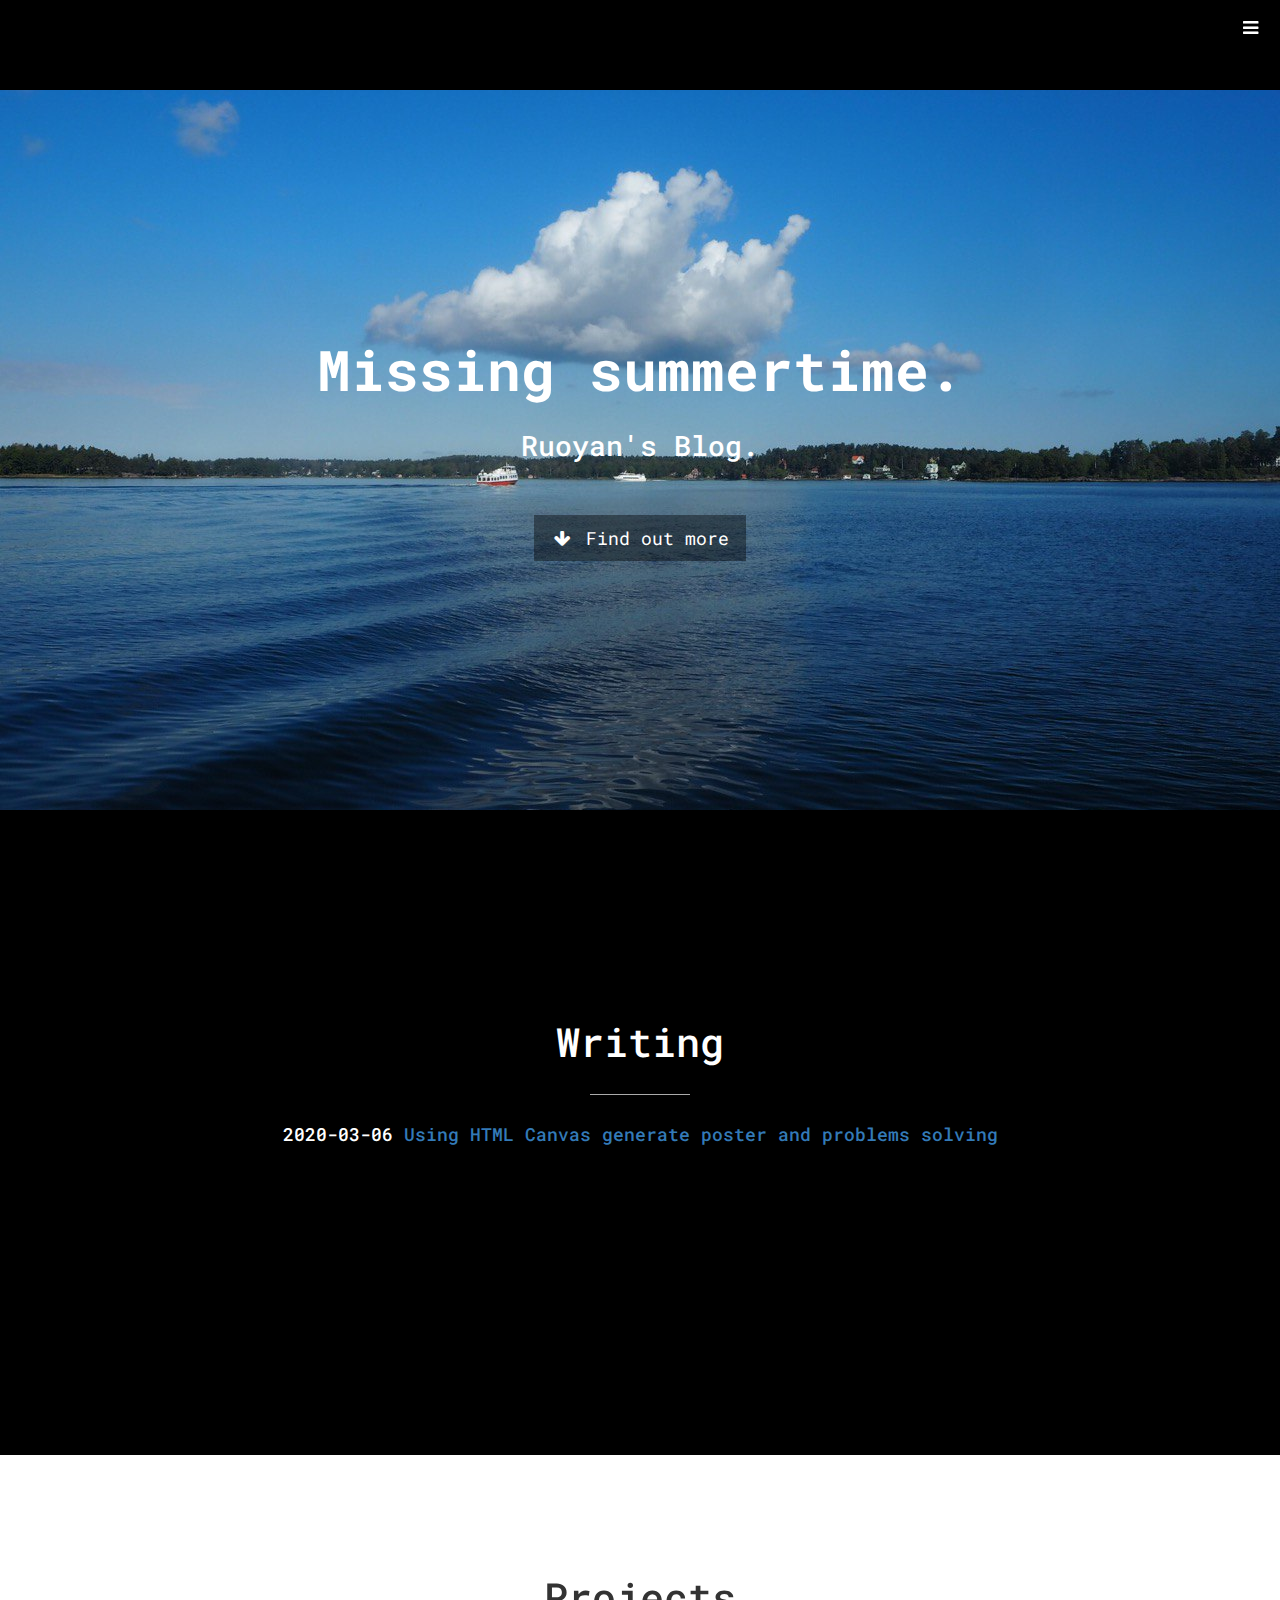
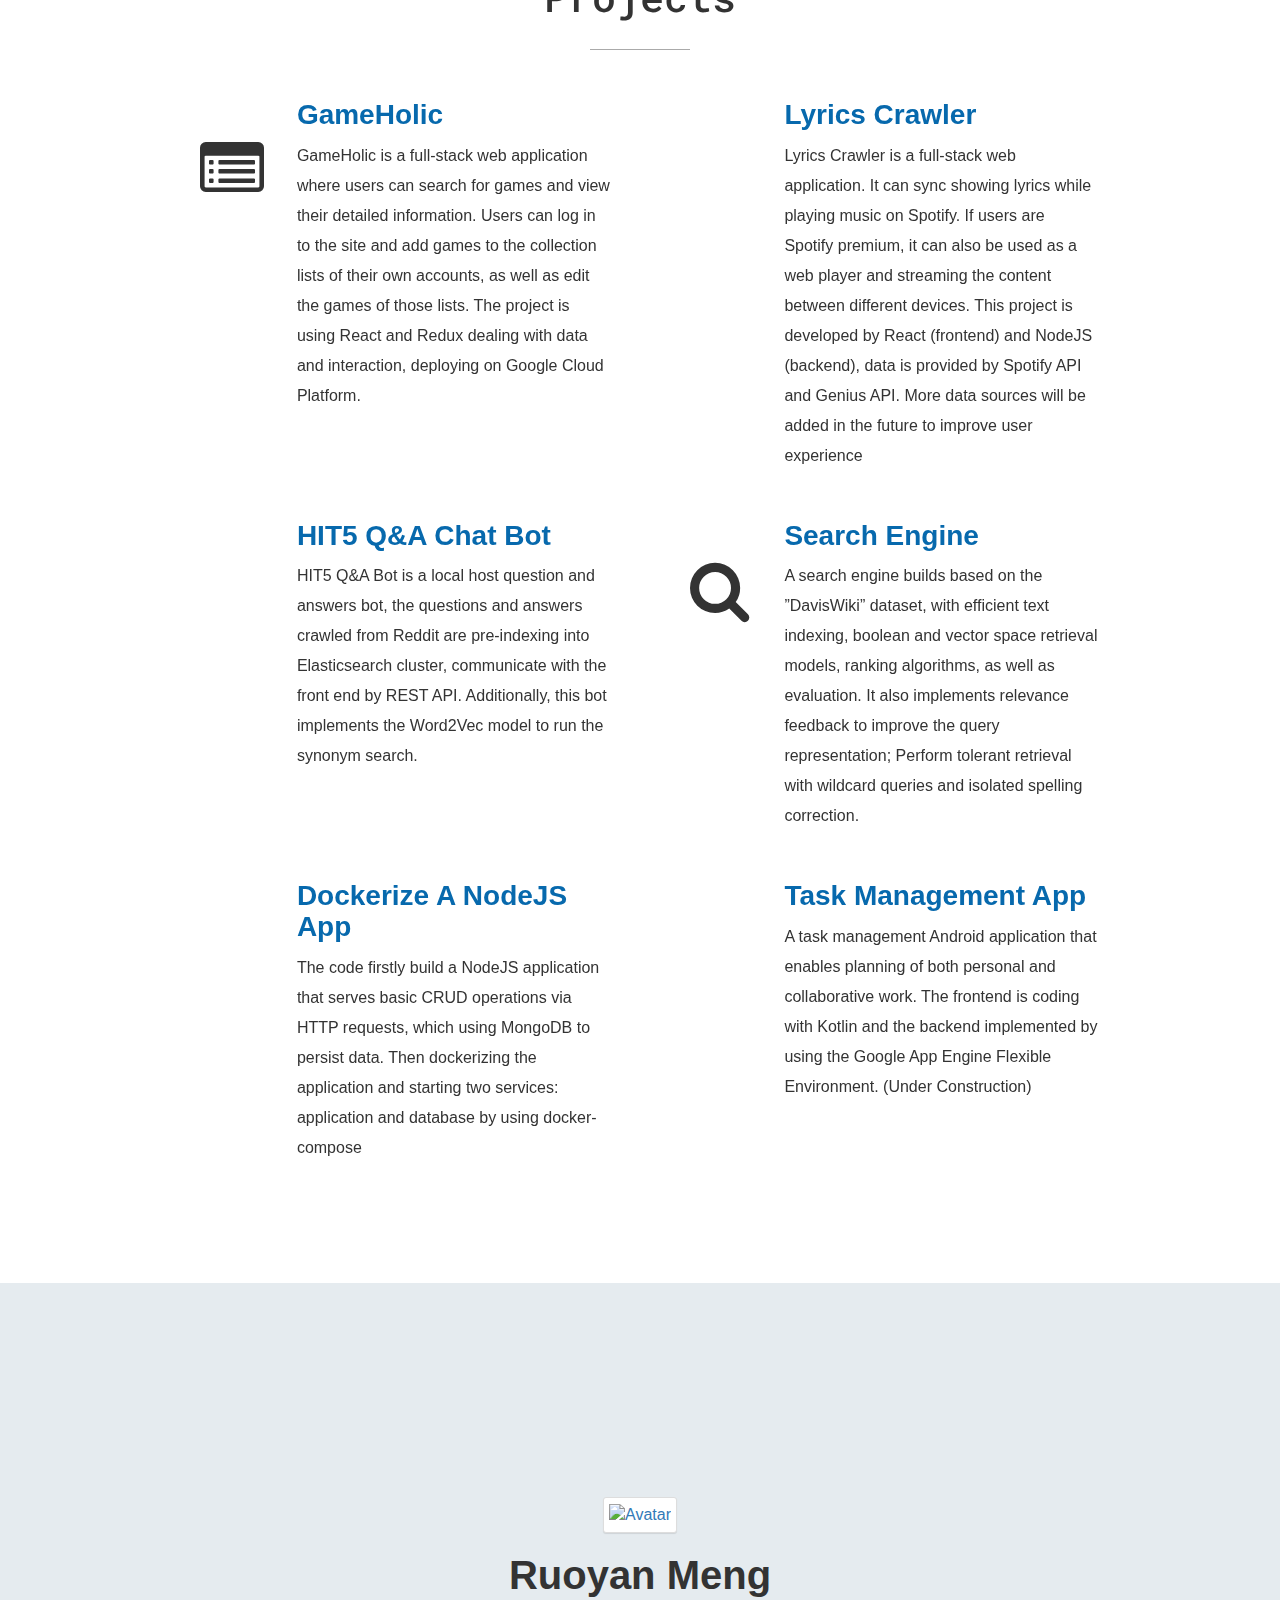
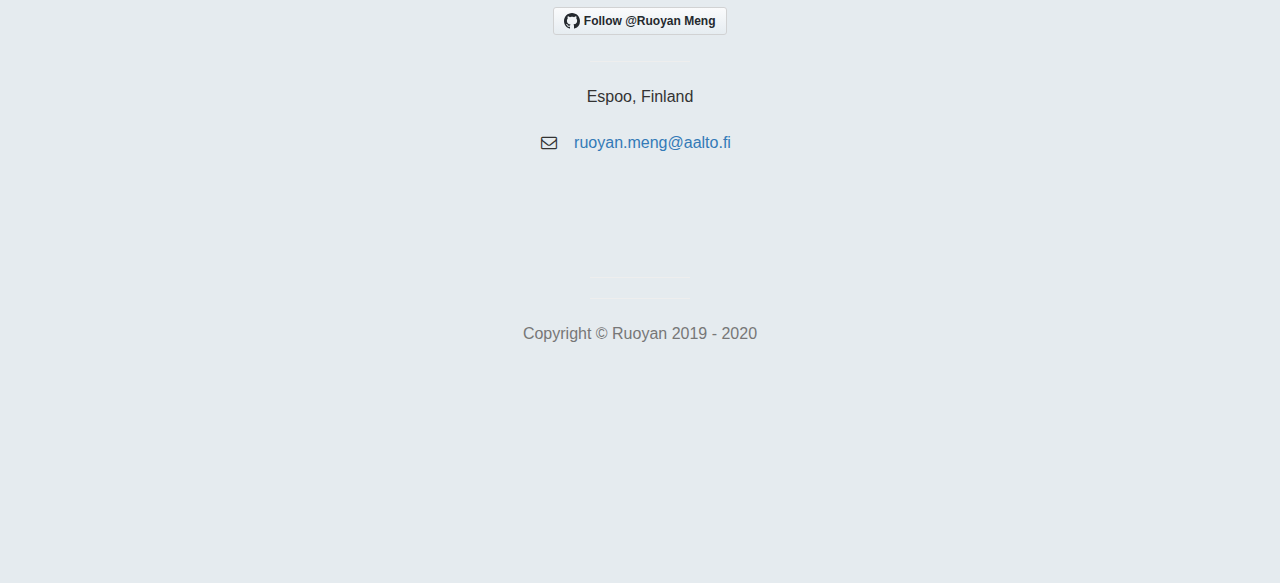
==== index.html @ 876b1746 "add post 2020_03_06" ====
<!DOCTYPE html>
<html lang="en">

<head>

    <meta charset="utf-8">
    <meta http-equiv="X-UA-Compatible" content="IE=edge">
    <meta name="viewport" content="width=device-width, initial-scale=1">
    <meta name="description" content="">
    <meta name="author" content="">

    <title>Ruoyan Meng</title>

    <!-- Bootstrap Core CSS -->
    <link href="lib/bootstrap/3.3.7/css/bootstrap.min.css" rel="stylesheet">

    <!-- Custom CSS -->
    <link href="css/style.css" rel="stylesheet">

    <!-- Custom Fonts -->
    <script src="https://kit.fontawesome.com/84e52e79f6.js" crossorigin="anonymous"></script>
    <link href="lib/font-awesome-4/css/font-awesome.min.css" rel="stylesheet" type="text/css">
    <link href="css/font.css" rel="stylesheet" type="text/css">
    <link href="https://fonts.googleapis.com/css?family=Roboto+Mono&display=swap" rel="stylesheet">

    <!-- HTML5 Shim and Respond.js IE8 support of HTML5 elements and media queries -->
    <!-- WARNING: Respond.js doesn't work if you view the page via file:// -->
    <!--[if lt IE 9]>
        <script src="../lib/support/html5shiv.js"></script>
        <script src="../lib/support/respond.min.js"></script>
    <![endif]-->

</head>

<body>

    <!-- Navigation -->
    <a id="menu-toggle" href="javascript:void(0);" class="btn btn-dark btn-lg toggle"><i class="fa fa-bars"></i></a>
    <nav id="sidebar-wrapper">
        <ul class="sidebar-nav" style="font-family: 'Roboto Mono', monospace;">
            <a id="menu-close" href="#" class="btn btn-light btn-lg pull-right toggle"><i class="fa fa-times"></i></a>
            <li class="sidebar-brand"><a href="#top">Ruoyan Website</a></li>
            <li><a href="#top">Home</a></li>
            <li><a href="#blog">Blogs</a></li>
            <li><a href="#services">Projects</a></li>
            <li><a href="#contact">Contact</a></li>
        </ul>
    </nav>

    <!-- Header -->
    <header id="top" class="header" style="height: 100%;">
    <div class="bg-canvas" style="justify-content:center;"><img src="./image/photo6271390355630959067.png" id="imgB"/></div>
        <div class="text-vertical-center" style="font-family: 'Roboto Mono', monospace; vertical-align: middle;">
            <h1 >Missing summertime. </h1>
            <h1></h1>
            <h3 class="subTitle">Ruoyan's Blog.</h3>
            <br>
            <a href="#blog" class="btn btn-dark btn-lg"><i class="fa fa-fw fa-arrow-down"></i> Find out more</a>
        </div>
    </header>

    <!-- Blog -->
    <section id="blog" style="color: white; background-color: black; font-family: 'Roboto Mono', monospace;" class="services">
        <div class="container" style="z-index: 1; ">
            <div class="row">
                <div class="col-lg-10 col-lg-offset-1 works-area">
                    <h2 class="text-center">Writing</h2>
                    <hr class="small dark">

                    <div style="text-align: center; padding-bottom: 200px;">
                        <h4>2020-03-06   <a href="./posts/2020_03_06.html"> Using HTML Canvas generate poster and problems solving</a></h4>
                        
                    </div>
                </div>
            </div>
        </div>

    </section>


    <!-- Services -->
    <!-- The circle icons use Font Awesome's stacked icon classes. For more information, visit http://fontawesome.io/examples/ -->
    <section id="services" class="services">
        <div class="container" style="z-index: 1; ">
            <div class="row">
                <div class="col-lg-10 col-lg-offset-1 works-area">
                    <h2 class="text-center" style="font-family: 'Roboto Mono', monospace;">Projects</h2>
                    <hr class="small dark">
                    <!-- <h3 class="text-center">Web Applications</h3> -->

                    <!--GameHolic-->
                    <div class="row">
                        <div class="col-md-6 col-sm-6">
                            <div class="service-item">
                                <div class="item-icon col-md-3">
                                    <span class="fa-stack fa-4x">
                                        <i class="fa fa-list-alt fa-stack-1x "></i>
                                    </span>
                                </div>
                                <div class="item-content col-md-9">
                                    <h3>
                                        <a href="https://game-holic-590ee.firebaseapp.com" target="_blank">GameHolic</a>
                                    </h3>
                                    <p class="text-left">GameHolic is a full-stack web application where users can
                                        search for games and view their detailed information. Users can log in to the
                                        site and add games to the collection lists of their own accounts, as well as
                                        edit the games of those lists. The project is using React and Redux dealing with
                                        data and interaction, deploying on Google Cloud Platform.</p>
                                </div>
                            </div>
                        </div>

                        <!-- Lyrics Crawler -->
                        <div class="col-md-6 col-sm-6">
                            <div class="service-item">
                                <div class="item-icon col-md-3">
                                    <span class="fa-stack fa-4x">
                                        <i class="fab fa-spotify fa-stack-1x"></i>
                                    </span>
                                </div>
                                <div class="item-content col-md-9">
                                    <h3>
                                        <a href="https://lyrics-crawler.herokuapp.com/" target="_blank">Lyrics
                                            Crawler</a>
                                    </h3>
                                    <p class="text-left">Lyrics Crawler is a full-stack web application. It can sync
                                        showing lyrics while playing music on Spotify. If users are Spotify premium, it
                                        can also be used as a web player and streaming the content between different
                                        devices. This project is developed by React (frontend) and NodeJS (backend),
                                        data is provided by Spotify API and Genius API. More data sources will be added
                                        in the future to improve user experience</p>
                                </div>
                            </div>
                        </div>
                    </div>


                    <div class="row" style="margin-top: 10px">
                        <!--HIT5 Q&A Chat Bot-->
                        <div class="col-md-6 col-sm-6">
                            <div class="service-item">
                                <div class="item-icon col-md-3">
                                    <span class="fa-stack fa-4x">
                                        <i class="fas fa-robot fa-stack-1x "></i>
                                    </span>
                                </div>
                                <div class="item-content col-md-9">
                                    <h3>
                                        <a href="https://ruoyanmeng.github.io/HIT5_QA_Chat_Bot/" target="_blank">HIT5
                                            Q&A Chat Bot</a>
                                    </h3>
                                    <p class="text-left">HIT5 Q&A Bot is a local host question and answers bot, the
                                        questions and answers crawled from Reddit are pre-indexing into Elasticsearch
                                        cluster, communicate with the front end by REST API. Additionally, this bot
                                        implements the Word2Vec model to run the synonym search. </p>
                                </div>
                            </div>
                        </div>

                        <!-- Search Engine -->
                        <div class="col-md-6 col-sm-6">
                            <div class="service-item">
                                <div class="item-icon col-md-3">
                                    <span class="fa-stack fa-4x">
                                        <i class="fa  fa-search fa-stack-1x "></i>
                                    </span>
                                </div>
                                <div class="item-content col-md-9">
                                    <h3>
                                        <a href="https://github.com/RuoyanMeng/Search-Engine" target="_blank">Search
                                            Engine</a>
                                    </h3>
                                    <p class="text-left">A search engine builds based on the ”DavisWiki” dataset, with
                                        efficient text indexing, boolean and vector space retrieval models, ranking
                                        algorithms, as well as evaluation. It also implements relevance feedback to
                                        improve the query representation; Perform tolerant retrieval with wildcard
                                        queries and isolated spelling correction.
                                    </p>
                                </div>
                            </div>
                        </div>
                    </div>


                    <div class="row" style="margin-top: 10px">
                        <!-- Dockerize_NodeJS_APP -->
                        <div class="col-md-6 col-sm-6">
                            <div class="service-item">
                                <div class="item-icon col-md-3">
                                    <span class="fa-stack fa-4x">
                                        <i class="fab fa-docker fa-stack-1x "></i>
                                    </span>
                                </div>
                                <div class="item-content col-md-9">
                                    <h3>
                                        <a href="https://github.com/RuoyanMeng/Dockerize_NodeJS_APP"
                                            target="_blank">Dockerize A NodeJS App</a>
                                    </h3>
                                    <p class="text-left">The code firstly build a NodeJS application that serves basic
                                        CRUD operations via HTTP requests, which using MongoDB to
                                        persist data. Then dockerizing the application and starting two services:
                                        application and database by using docker-compose </p>
                                </div>
                            </div>
                        </div>

                        <!-- Dinner Planner -->
                        <div class="col-md-6 col-sm-6">
                            <div class="service-item">
                                <div class="item-icon col-md-3">
                                    <span class="fa-stack fa-4x">
                                        <i class="far fa-calendar-check fa-stack-1x"></i>
                                    </span>
                                </div>
                                <div class="item-content col-md-9">
                                    <h3>
                                        <a href="https://github.com/RuoyanMeng/task-management-application"
                                            target="_blank">Task Management App</a> </h3>
                                    <p class="text-left">A task management Android application that enables planning of
                                        both personal and collaborative work. The frontend is coding with Kotlin and the
                                        backend implemented by using the Google App Engine Flexible Environment.
                                        (Under Construction)</p>
                                </div>
                            </div>
                        </div>
                    </div>

                </div>




            </div>
            <!-- /.col-lg-10 -->
        </div>
        <!-- /.row -->
        </div>
        <div class="bg-icon"></div>
        <!-- /.container -->
    </section>





    <!-- Footer -->
    <footer id="contact">
        <div class="foot-container" >
            <div class="text-center">
                <div class="avatar" title="Stephen Chow">
                    <a href="https://github.com/RuoyanMeng" target="_blank">
                        <img src="image/nemo_seagulls.jpg" alt="Avatar">
                    </a>
                </div>

                <h2><strong>Ruoyan Meng</strong></h2>
                <a class="github-button" href="https://github.com/RuoyanMeng" data-size="large" data-show-count="true"
                    aria-label="Follow @Ruoyan Meng on GitHub">Follow @Ruoyan Meng</a>

                <hr class="small">

                <p>Espoo, Finland</p>
                <ul class="list-unstyled">
                    <li class="row-email">
                        <i class="fa fa-envelope-o fa-fw"></i>
                        <a href="mailto:ruoyan.meng@aalto.fi">ruoyan.meng@aalto.fi</a>
                    </li>
                </ul>
                <br>
                <ul class="list-inline">
                    <li>
                        <a href="https://github.com/RuoyanMeng" target="_blank"><i
                                class="fab fa-github fa-fw fa-3x"></i></a>
                    </li>
                    <li>
                        <a href="https://www.linkedin.com/in/ruoyan-meng-3328a1151/" target="_blank"><i
                                class="fab fa-linkedin fa-fw fa-3x"></i></a>
                    </li>
                </ul>

                <hr class="small">

                <hr class="small">
                <p class="text-muted">Copyright &copy; Ruoyan 2019 - <span id="currentYear">2020</span></p>
            </div>
        </div>
        <a id="to-top" href="#top" class="btn btn-dark btn-lg"><i class="fa fa-chevron-up fa-fw fa-1x"></i></a>
    </footer>

    <!-- jQuery -->
    <script type="text/javascript" src="lib/jquery.min.js"></script>

    <!-- Bootstrap Core JavaScript -->
    <script type="text/javascript" src="lib/bootstrap/3.3.7/bootstrap.min.js"></script>

    <!-- Custom Theme JavaScript -->
    <script type="text/javascript" src="js/index.js"></script>

    <script type="text/javascript" src="js/count.js"></script>
    <script async defer src="lib/github-buttons/buttons.min.js"></script>

</body>

</html>
---- css/style.css ----
/*!
 * Start Bootstrap - Stylish Portfolio (http://startbootstrap.com/)
 * Copyright 2013-2016 Start Bootstrap
 * Licensed under MIT (https://github.com/BlackrockDigital/startbootstrap/blob/gh-pages/LICENSE)
 */

/* Global Styles */

html,
body {
    width: 100%;
    height: 100%;
    font-size: 16px;
}

body {
    font-family: "Source Sans Pro","Helvetica Neue",Helvetica,Arial,sans-serif;
}

h2 { font-size: 40px; }
h3 { font-size: 28px; }

a, a:hover, a:visited {
    text-decoration: none;
}


.animated {
	-webkit-animation-duration: 1s;
	animation-duration: 1s;
	-webkit-animation-fill-mode: both;
	animation-fill-mode: both
}

.animated.infinite {
	-webkit-animation-iteration-count: infinite;
	animation-iteration-count: infinite
}

.animated.hinge {
	-webkit-animation-duration: 2s;
	animation-duration: 2s
}

.animated.bounceIn, .animated.bounceOut, .animated.flipOutX, .animated.flipOutY
	{
	-webkit-animation-duration: .75s;
	animation-duration: .75s
}

/* Custom Button Styles */

.btn-dark {
    border-radius: 0;
    color: #fff;
    background-color: rgba(0,0,0,0.4);
}

.btn-dark:hover,
.btn-dark:focus,
.btn-dark:active {
    color: #fff;
    background-color: rgba(0,0,0,0.7);
}

.btn-light {
    border-radius: 0;
    color: #333;
    background-color: rgb(255,255,255);
}

.btn-light:hover,
.btn-light:focus,
.btn-light:active {
    color: #333;
    background-color: rgba(255,255,255,0.8);
}

/* Custom Horizontal Rule */

hr.small {
    max-width: 100px;
}
hr.small.dark {
    border-top: 1px solid #AAAAAA;
    margin: 30px auto;
}

.subTitle{
	margin: 30px;
}
/* Side Menu */

#sidebar-wrapper {
    z-index: 1000;
    position: fixed;
    right: 0;
    width: 250px;
    height: 100%;
    transform: translateX(250px);
    overflow-y: auto;
    background: #222;
    -webkit-transition: all 0.4s ease 0s;
    -moz-transition: all 0.4s ease 0s;
    -ms-transition: all 0.4s ease 0s;
    -o-transition: all 0.4s ease 0s;
    transition: all 0.4s ease 0s;
}

.sidebar-nav {
    position: absolute;
    top: 0;
    width: 250px;
    margin: 0;
    padding: 0;
    list-style: none;
}

.sidebar-nav li {
    text-indent: 20px;
    line-height: 40px;
}

.sidebar-nav li a {
    display: block;
    text-decoration: none;
    color: #999;
}

.sidebar-nav li a:hover {
    text-decoration: none;
    color: #fff;
    background: rgba(255,255,255,0.2);
}

.sidebar-nav li a:active,
.sidebar-nav li a:focus {
    text-decoration: none;
}

.sidebar-nav > .sidebar-brand {
    height: 55px;
    font-size: 18px;
    line-height: 55px;
}

.sidebar-nav > .sidebar-brand a {
    color: #999;
}

.sidebar-nav > .sidebar-brand a:hover {
    color: #fff;
    background: none;
}

#menu-toggle {
    z-index: 1;
    position: fixed;
    top: 0;
    right: 0;
}

#sidebar-wrapper.active {
    right: 250px;
    width: 250px;
    -webkit-transition: all 0.4s ease 0s;
    -moz-transition: all 0.4s ease 0s;
    -ms-transition: all 0.4s ease 0s;
    -o-transition: all 0.4s ease 0s;
    transition: all 0.4s ease 0s;
}

.toggle {
    margin: 5px 5px 0 0;
}

/* Header */

.header {
    display: table;
    position: relative;
    width: 100%;
    /* background: url(../image/bg.jpg) no-repeat center center scroll;this.params */
    -webkit-background-size: cover;
    -moz-background-size: cover;
    background-size: cover;
    -o-background-size: cover;
}
.text-vertical-center {
    display: table-cell;
    text-align: center;
    color: white;
    position: relative;
}

.text-vertical-center h1 {
    margin: 0;
    padding: 0;
    font-size: 3.5em;
    font-weight: 700;
}

.bg-canvas {
    background:black;
    position: absolute;
    top: 0;
    left: 0;
    width: 100%;
    height: 100%;
    z-index: 0;
    text-align: center;
}

/* About */

.about {
    padding: 100px 0;
    background-color: #eee;
}

.about h2 {
    margin-bottom: 40px;
}

/* Funny Box */
.funnyBox{

}
.funnyBox i{
    margin-right: 20px;
    color: #777777;
}
.funnyBox span{
    margin-right: 20px;
    color: #777777;
    font-size: 50px;
    font-family: Consolas;
    font-weight: bold;
}
.funnyBox .rightInput{
    color: limegreen;
}
.funnyBox .wrongInput{
    color: red;
}
/* Services */

.services {
    padding: 100px 0;
    overflow: hidden;
    position: relative;
}

.services h3 a, .services h3 a:hover { color:#0769AD;display: inline-block;font-weight: 600; }
.services iframe { vertical-align: middle; }

.service-item {
    margin-bottom: 30px;
}
.service-item .item-icon {
    padding: 25px 0px 0px 0px;
}


/* vue project area */
.vue-project {
    padding: 100px 0;
    /* background-color: #35495E; */
    /* background-color: #E5EBEF; */
    background-color: white;
    color: white;
}
/* .vue-project .container { width: 930px; }
.vue-project h3.head{ color: #000;text-align: center; }
.vue-project h3 a, .vue-project h3 a:hover { color:#41B883;display: inline-block; }
.vue-project ul {
    color: #ddd;
    padding: 0;
    margin: 0;
}

.vue-project ul li{
    list-style: none;
    margin-bottom: 40px;
    height: 200px;
}
.vue-project ul li h3{ text-align: center; }
.vue-project ul li p { color: #555;text-align: center;padding: 0 15px; } */

.vue-project .container { width: 1000px;padding: 0px; }
.vue-project h3.head{ color: #000;text-align: center;margin-bottom: 100px; }

.vue-project h3 a, .vue-project h3 a:hover { color:#41B883;display: inline-block; }
.vue-project ul {
    color: #ddd;
    margin: 0;
    padding: 0;

    display: flex;
    align-items: flex-start;
    flex-wrap: wrap;
    /* justify-content: space-around; */
}

.vue-project ul li{
    list-style: none;
    margin-bottom: 20px;
    height: 480px;

    width: 280px;
    /* background-color: #eee; */
    border-radius: 4px;
    /* box-shadow: 0 1px 5px rgba(0,0,0,.2); */
    display: inline-block;
    margin: 0 10px 20px 10px;
    flex-grow: 1;
    padding-bottom: 5px;
    transition: all .3s;
    /* overflow: hidden; */
}

/* .vue-project ul li:hover{
    box-shadow: 0 1px 20px rgba(0,0,0,.4);
} */

.vue-project ul li .vue-thumbnail {
    background-color: white;
    border-radius: 2px;

    /* border: 1px solid #dddddd; */
    /* box-shadow: 0 1px 1px rgb(0,0,0,0.1); */
    border-radius: 3px;
    /* display: inline-block; */
    transition: all 300ms;
    -webkit-transition: all 300ms;
    background-color: white;
    overflow: hidden;
    height: 230px;
    display: flex;
    align-items: center;
}

/* .vue-project ul li:hover .vue-thumbnail {
    box-shadow: 0 1px 12px rgba(0,0,0,.5);
} */

.vue-project ul li .vue-thumbnail img {
    display: block;
    height: auto;
    max-height: 230px;
    max-width: 100%;
    margin-left: auto;
    margin-right: auto;
}

.vue-project ul li h3{ text-align: center;margin: 5px 0; }
.vue-project ul li div.text-center { margin: 15px 0 0; }
.vue-project ul li p { color: #aaa;text-align: center;padding: 5px; }




.works-area{
	z-index: 1;
}
.linear {
	animation-timing-function: linear
}
.bg-icon {
    width: 6000px;
    animation: 60s bgIconsShowcaseSlide infinite linear;
    animation-fill-mode: both;
    backface-visibility: hidden;
    perspective: 1000;
    z-index: 0;
    position: absolute;
	top: 0;
    right: 0;
    bottom: 0;
    left: 0;
    box-sizing: border-box;
    opacity: 0.5;
}
.bg-icon:after {
    content: "";
    display: block;
    position: absolute;
    top: 0;
    right: 0;
    bottom: 0;
    left: 0;
    background-position: top;
    border-radius: inherit;
	opacity: .1;
    background-image: url(../image/bg-image.svg);
    background-repeat: repeat;
}
@keyframes bgIconsShowcaseSlide{0%{transform:translateZ(0);}to{transform:translate3d(-1200px,0,0);}}
/* Callout */

.callout {
    display: table;
    width: 100%;
    height: 400px;
    color: #fff;
    background: url(../img/callout.jpg) no-repeat center center scroll;
    -webkit-background-size: cover;
    -moz-background-size: cover;
    background-size: cover;
    -o-background-size: cover;
}

/* Portfolio */

.portfolio {
    padding: 50px 0;
}

.portfolio-item {
    margin-bottom: 30px;
}

.img-portfolio {
    margin: 0 auto;
}

.img-portfolio:hover {
    opacity: 0.8;
}

/* Call to Action */

.call-to-action {
    padding: 50px 0;
}

.call-to-action .btn {
    margin: 10px;
}

/* Map */

.map {
    height: 500px;
}

@media(max-width:768px) {
    .map {
        height: 75%;
    }
}

.map iframe {
    pointer-events: none;
}

/* Footer */

footer {
    width: 100%;
    height: 100%;
    display: flex;
    justify-content: center;
    background-color: #E5EBEF;
}

footer .foot-container {
    display: flex;
    align-items: center;
    justify-content: center;
    flex-direction: column;
    width: 970px;
}

.avatar {
    border: 1px solid #dddddd;
    box-shadow: 0 1px 1px rgb(0,0,0,0.1);
    border-radius: 3px;
    display: inline-block;
    transition: all 300ms;
    -webkit-transition: all 300ms;
    background-color: white;
}
.avatar:hover {
    border: 1px solid #AAAAAA;
    box-shadow: 0 1px 8px rgb(0,0,0,0.5);
}
.avatar a {
    padding: 5px;
    display: inline-block;
}
.avatar img{
    width: 200px;
    height: 200px;
}

.row-email a{
    margin: 5px 10px;
}

#to-top {
  display: none;
  position: fixed;
  bottom: 5px;
  right: 5px;
}


#imgB{
    max-height: 100%;  
    max-width: 100%; 
    width: auto;
    height: auto;
    position: absolute;  
    top: 0;  
    bottom: 0;  
    left: 0;  
    right: 0;  
    margin: auto;
}


.bg-post {
    background:black;
    position: absolute;
    top: 0;
    left: 0;
    z-index: 0;
    text-align: center;
    width: 100%;
    vertical-align: middle;
    padding: 50px;
}

.post-vertical-center {
    text-align: center;
    color: white;
    position: relative;
}

p{ 
    line-height:30px;
    padding-bottom: 10px;
}
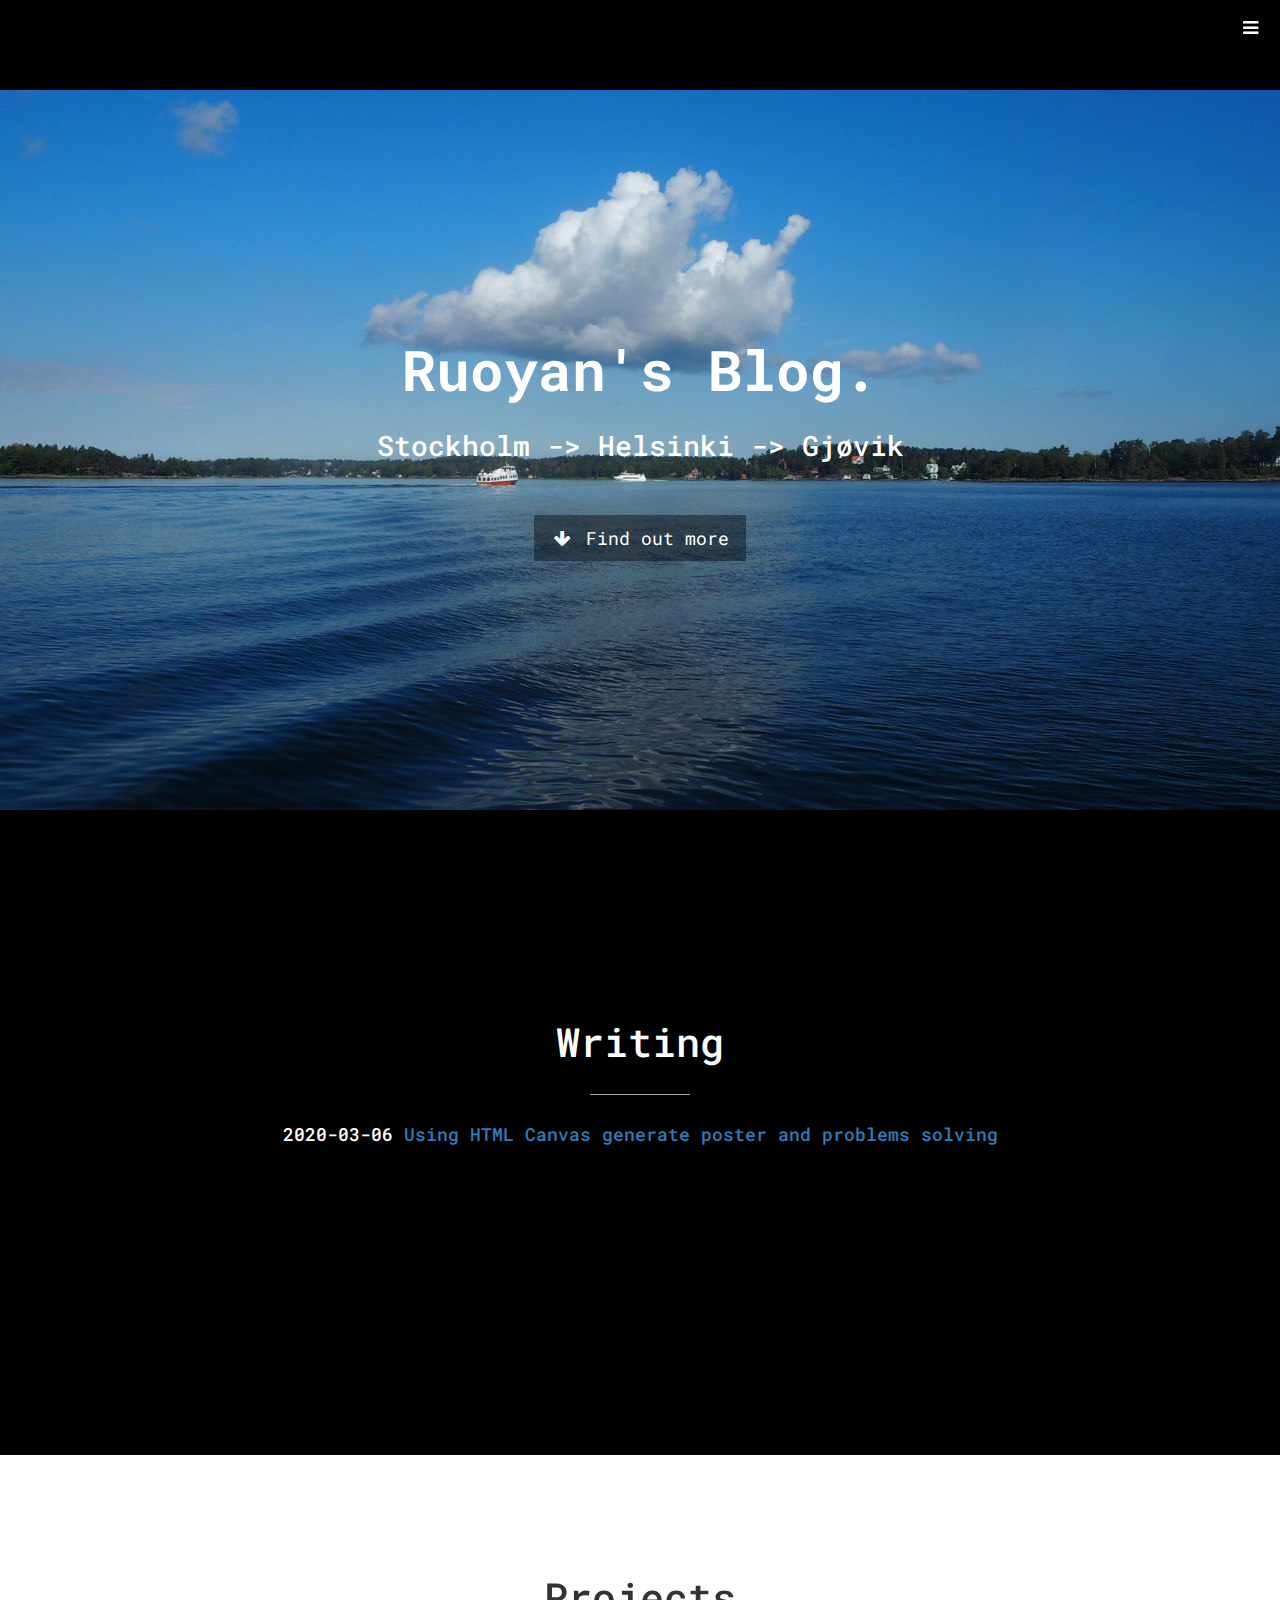
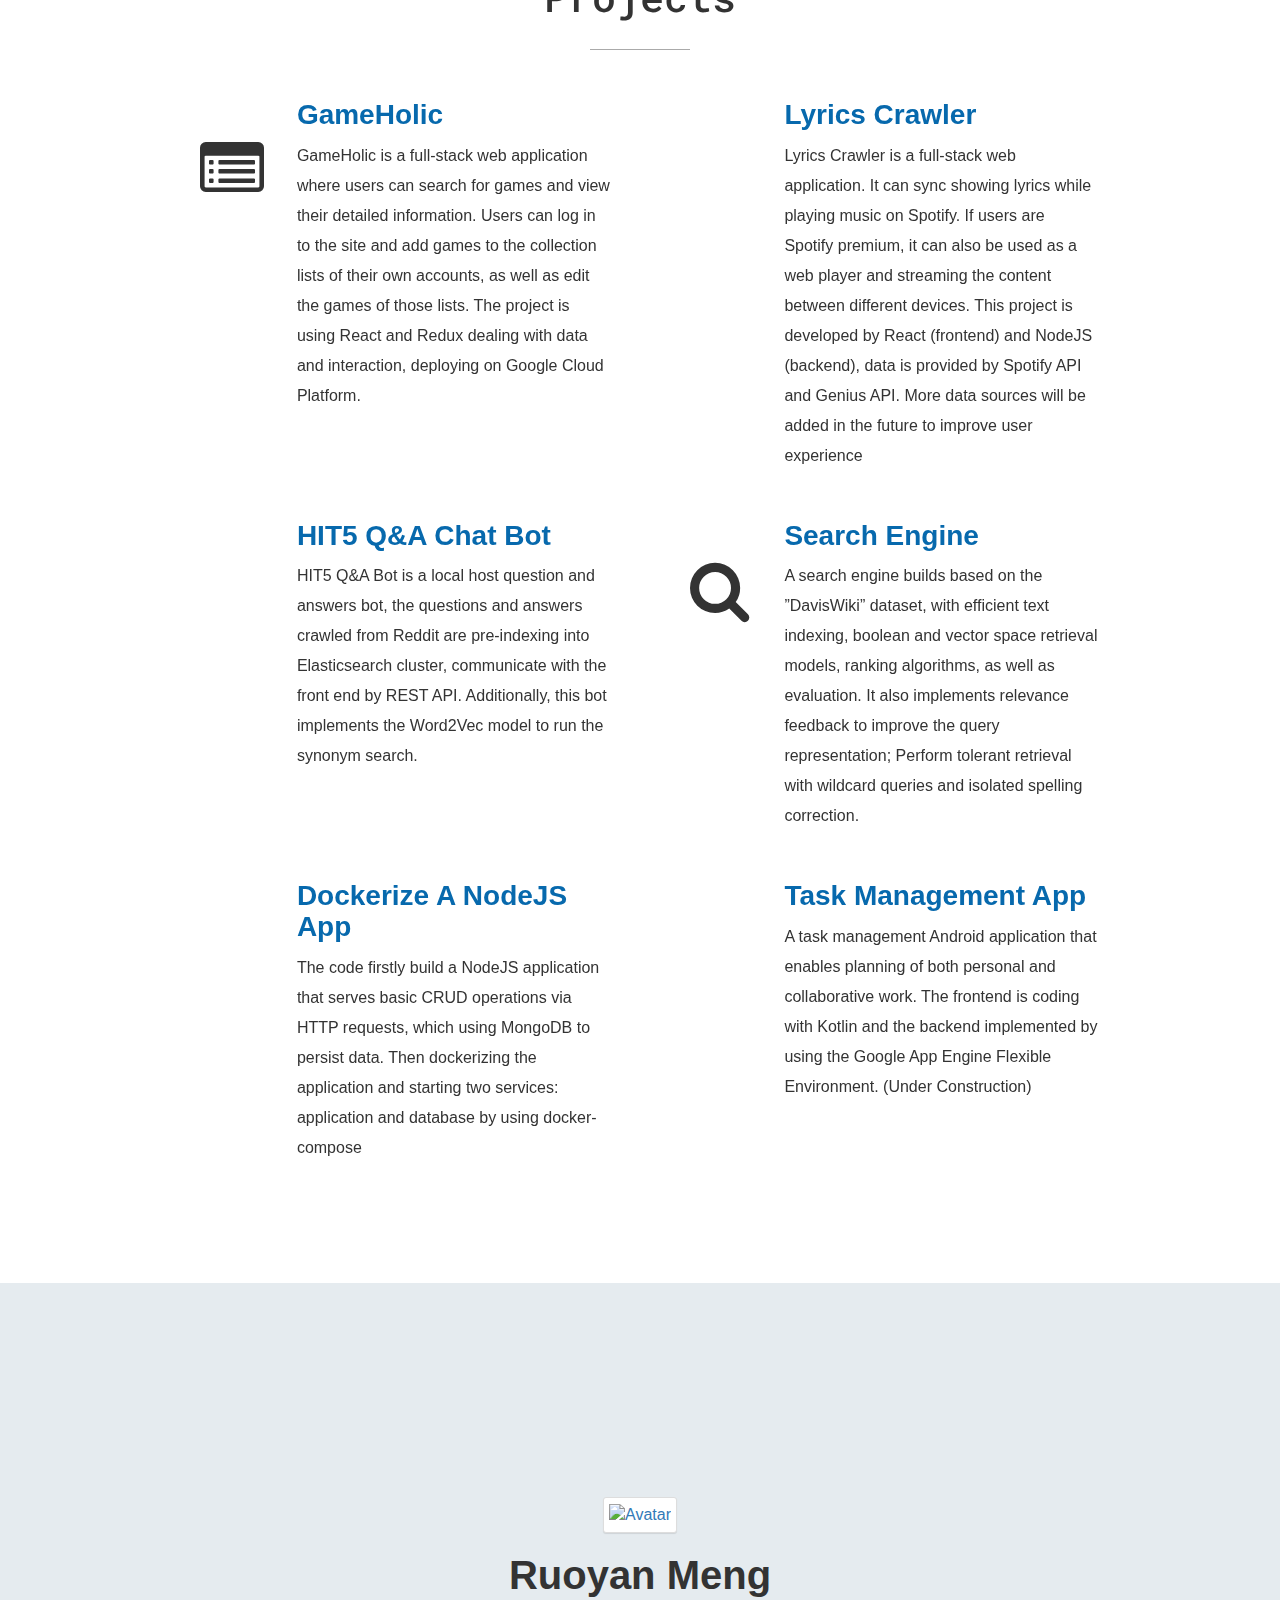
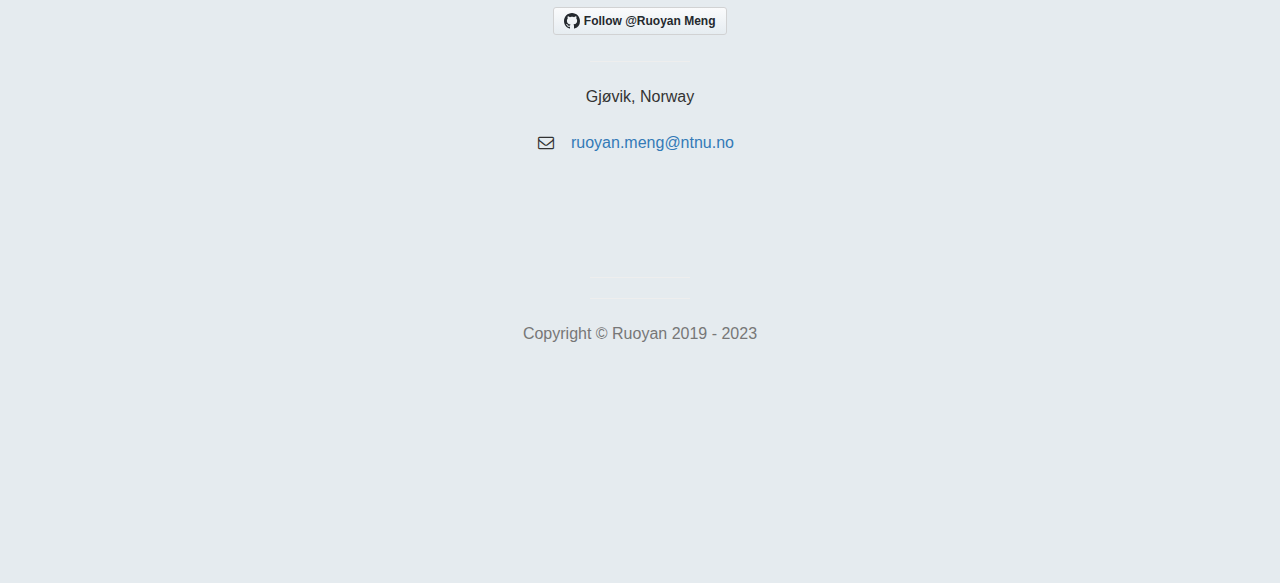
==== commit ff5ed33d: "copyright update" ====
--- a/index.html
+++ b/index.html
@@ -39,7 +39,7 @@
     <nav id="sidebar-wrapper">
         <ul class="sidebar-nav" style="font-family: 'Roboto Mono', monospace;">
             <a id="menu-close" href="#" class="btn btn-light btn-lg pull-right toggle"><i class="fa fa-times"></i></a>
-            <li class="sidebar-brand"><a href="#top">Ruoyan Website</a></li>
+            <li class="sidebar-brand"><a href="#top">Ruoyan's Website</a></li>
             <li><a href="#top">Home</a></li>
             <li><a href="#blog">Blogs</a></li>
             <li><a href="#services">Projects</a></li>
@@ -51,9 +51,9 @@
     <header id="top" class="header" style="height: 100%;">
     <div class="bg-canvas" style="justify-content:center;"><img src="./image/photo6271390355630959067.png" id="imgB"/></div>
         <div class="text-vertical-center" style="font-family: 'Roboto Mono', monospace; vertical-align: middle;">
-            <h1 >Missing summertime. </h1>
+            <h1 >Ruoyan's Blog.</h1>
             <h1></h1>
-            <h3 class="subTitle">Ruoyan's Blog.</h3>
+            <h3 class="subTitle">Stockholm -> Helsinki -> Gjøvik  </h3>
             <br>
             <a href="#blog" class="btn btn-dark btn-lg"><i class="fa fa-fw fa-arrow-down"></i> Find out more</a>
         </div>
@@ -69,7 +69,6 @@
 
                     <div style="text-align: center; padding-bottom: 200px;">
                         <h4>2020-03-06   <a href="./posts/2020_03_06.html"> Using HTML Canvas generate poster and problems solving</a></h4>
-                        
                     </div>
                 </div>
             </div>
@@ -259,11 +258,11 @@
 
                 <hr class="small">
 
-                <p>Espoo, Finland</p>
+                <p>Gjøvik, Norway</p>
                 <ul class="list-unstyled">
                     <li class="row-email">
                         <i class="fa fa-envelope-o fa-fw"></i>
-                        <a href="mailto:ruoyan.meng@aalto.fi">ruoyan.meng@aalto.fi</a>
+                        <a href="mailto:ruoyan.meng@aalto.fi">ruoyan.meng@ntnu.no</a>
                     </li>
                 </ul>
                 <br>
@@ -281,7 +280,7 @@
                 <hr class="small">
 
                 <hr class="small">
-                <p class="text-muted">Copyright &copy; Ruoyan 2019 - <span id="currentYear">2020</span></p>
+                <p class="text-muted">Copyright &copy; Ruoyan 2019 - <span id="currentYear">2023</span></p>
             </div>
         </div>
         <a id="to-top" href="#top" class="btn btn-dark btn-lg"><i class="fa fa-chevron-up fa-fw fa-1x"></i></a>
